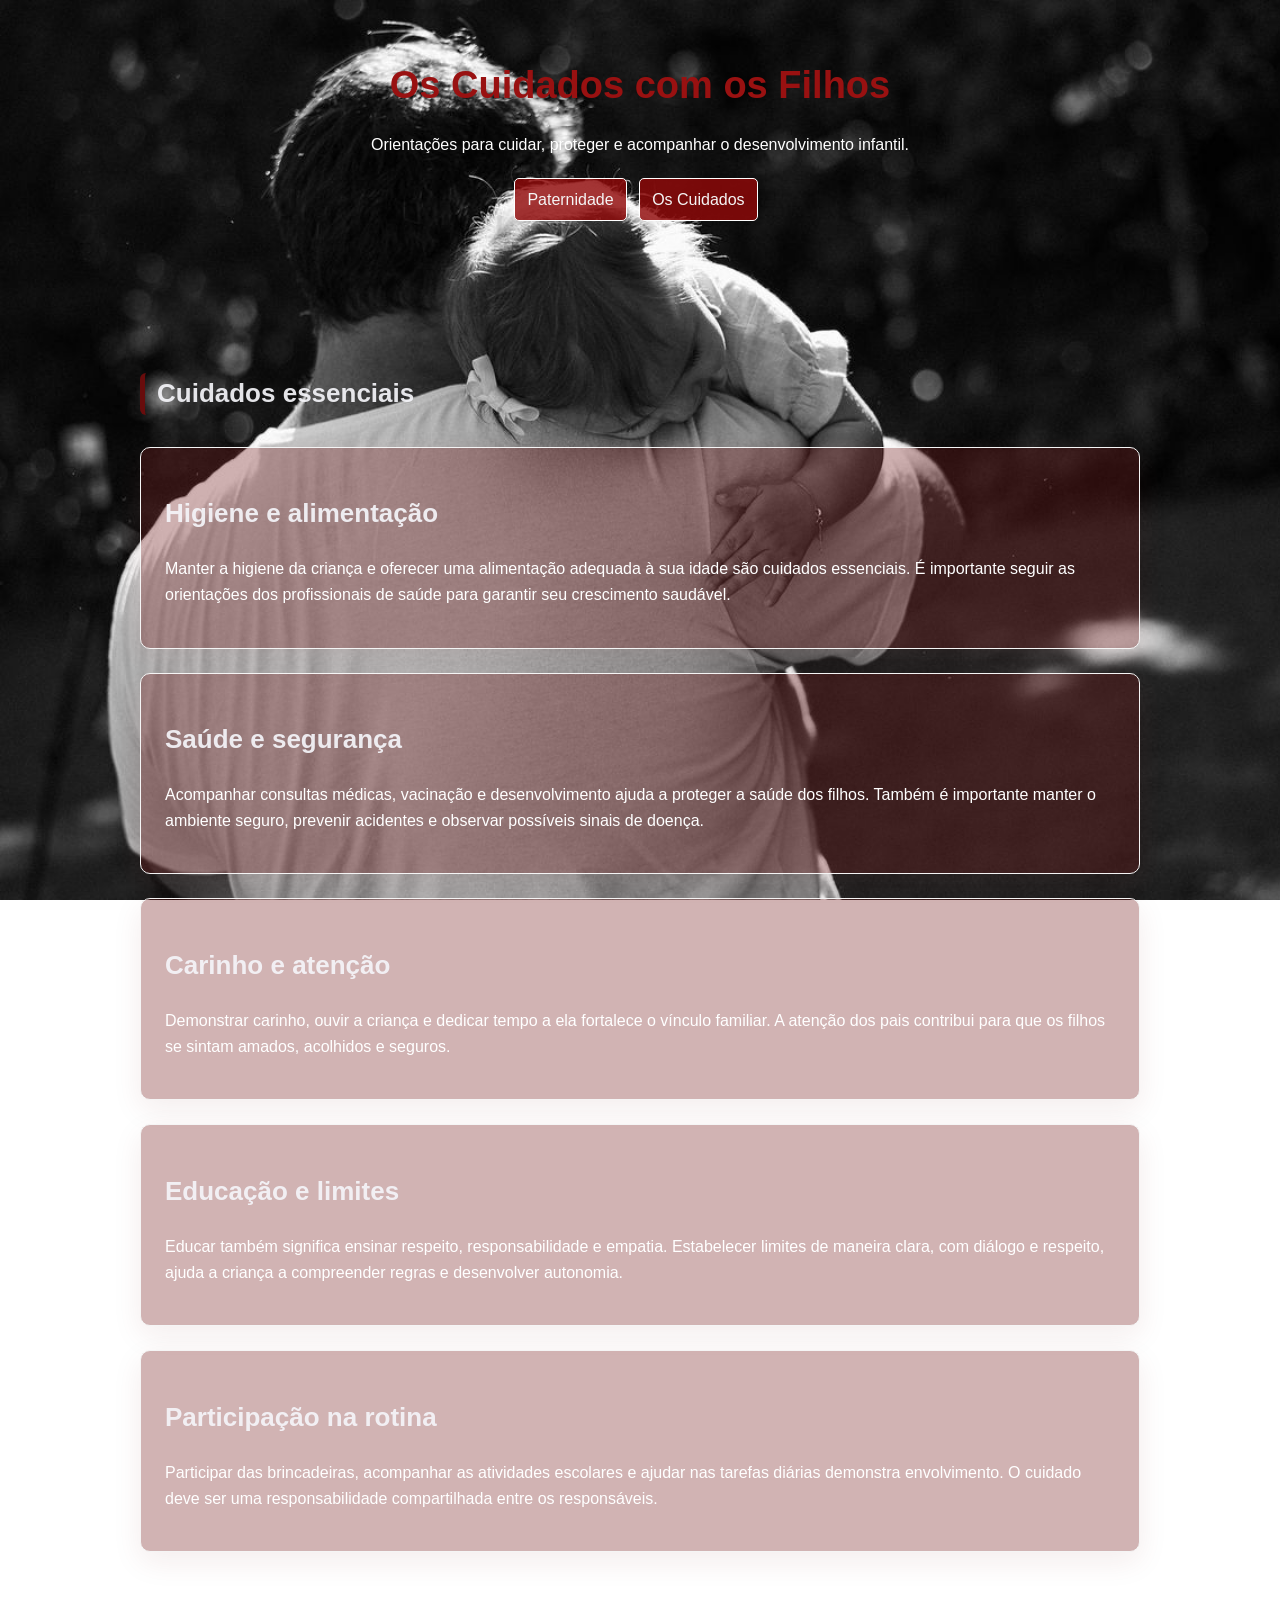
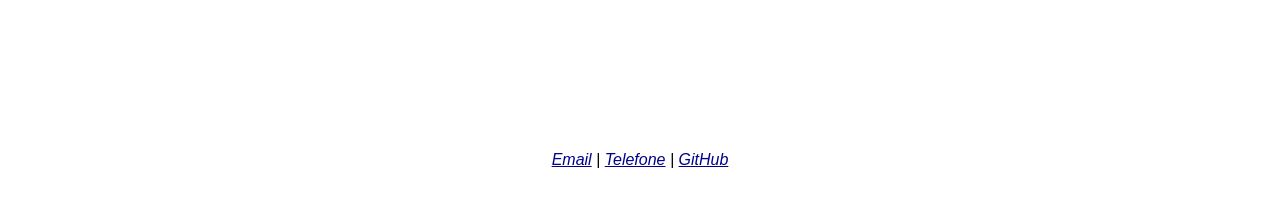
==== pages/Cuidados.html @ 30ec6e74 "Alterações nas paginas principais do projeto e á alterações ma estilização das paginas" ====
<!DOCTYPE html>
<html lang="pt-BR">

<head>
    <meta charset="UTF-8">
    <meta name="viewport" content="width=device-width, initial-scale=1.0">
    <title>Os Cuidados com os Filhos | Valentino</title>
    <link rel="stylesheet" href="../style.css">
</head>

<body class="fundo-cuidados">

    <header class="cabecalho-cuidados">
        <div class="container-cuidados">
            <h1 class="titulo-cabecalho">Os Cuidados com os Filhos</h1>

            <p class="subtitulo">
                Orientações para cuidar, proteger e acompanhar o desenvolvimento infantil.
            </p>

            <nav class="menu-principal">
                <ul class="menu-lista">
                    <li><a class="menu-link-cuidados" href="../index.html">Paternidade</a></li>
                    
                    <li><a class="menu-link-cuidados" href="Cuidados.html">Os Cuidados</a></li>
                </ul>
            </nav>
        </div>
    </header>

    <main>
        <section class="secao">
            <div class="container">

                <h2 class="titulo-secao-cuidados">Cuidados essenciais</h2>

                <div class="grade-cards-cuidados">

                    <article class="card-cuidados">
                        <h2>Higiene e alimentação</h2>
                        <p>
                            Manter a higiene da criança e oferecer uma alimentação
                            adequada à sua idade são cuidados essenciais.
                            É importante seguir as orientações dos profissionais
                            de saúde para garantir seu crescimento saudável.
                        </p>
                    </article>

                    <article class="card-cuidados">
                        <h2>Saúde e segurança</h2>
                        <p>
                            Acompanhar consultas médicas, vacinação e desenvolvimento
                            ajuda a proteger a saúde dos filhos. Também é importante
                            manter o ambiente seguro, prevenir acidentes e observar
                            possíveis sinais de doença.
                        </p>
                    </article>

                    <article class="card-cuidados">
                        <h2>Carinho e atenção</h2>
                        <p>
                            Demonstrar carinho, ouvir a criança e dedicar tempo
                            a ela fortalece o vínculo familiar. A atenção dos pais
                            contribui para que os filhos se sintam amados,
                            acolhidos e seguros.
                        </p>
                    </article>

                    <article class="card-cuidados">
                        <h2>Educação e limites</h2>
                        <p>
                            Educar também significa ensinar respeito,
                            responsabilidade e empatia. Estabelecer limites
                            de maneira clara, com diálogo e respeito, ajuda
                            a criança a compreender regras e desenvolver autonomia.
                        </p>
                    </article>

                    <article class="card-cuidados">
                        <h2>Participação na rotina</h2>
                        <p>
                            Participar das brincadeiras, acompanhar as atividades
                            escolares e ajudar nas tarefas diárias demonstra
                            envolvimento. O cuidado deve ser uma responsabilidade
                            compartilhada entre os responsáveis.
                        </p>
                    </article>

                </div>
            </div>
        </section>
    </main>

    <footer class="rodape">
        <div class="container">
            <p>&copy; 2026 Valentino Mattos</p>

            <address>
                <a href="mailto:mattosvalentino28@gmail.com">Email</a>
                <span> | </span>
                <a href="tel:+5515981215425">Telefone</a>
                <span> | </span>
                <a href="https://github.com/Valentino035Dev"
                    target="_blank" rel="noopener noreferrer">GitHub</a>
            </address>
        </div>
    </footer>

</body>
</html>
---- style.css ----
* {
    box-sizing: border-box;
    
}

body {
    margin: 0;
    background-image: url(./imagens/pai3.png);
    background-attachment: fixed;
    background-size:cover ;   
     font-family: Arial, Helvetica, sans-serif;
    font-size: 16px;
    line-height: 1.6;
}

.fundo-cuidados {
    background-image: url(./imagens/pai5.jpg);
    background-attachment: fixed;
    background-size:cover ;   
     font-family: Arial, Helvetica, sans-serif;
    font-size: 16px;
    line-height: 1.6;}

    .titulo-cabecalho {
        color: #991111;
        text-align: center;
    }


    .menu-link-cuidados {
        display: inline-block;

        padding: 8px 12px;
    
        background-color: rgba(145, 9, 9, 0.815);
        color: whitesmoke;

        border: 1px solid #fff;
        border-radius: 5px;

        text-decoration: none;
        
    }

    .cabecalho-cuidados {
        color: whitesmoke;

        padding: 30px 0;
    }

    .container-cuidados {
        width: 90%;
        max-width: 1000px;

        margin: auto;   
    }
    
    .card-cuidados {
       padding: 24px;
    background-color: rgba(117, 27, 27, 0.329);
    border: 1px solid whitesmoke;
    border-radius: 10px;
    box-shadow: 0 10px 30px rgba(112, 22, 22, 0.08);
}

    .grade-cards-cuidados{
        display: grid;
        gap: 24px;
    }

    .titulo-secao-cuidados {
        margin-bottom: 32px;
        padding-left: 12px;

        border-left: 5px solid #680c0c;
        border-radius: 6px;
    }



    p{
        color: #fff;
    }


    h2{
        color: rgba(244, 244, 248, 0.927);
    }
h3 {
    color: #000000;
}

h1 {
    color:rgba(5, 21, 245, 0.899);
    font-size: 38px;
    margin-bottom: 10px;
    text-align: center;
}

h2 {
    font-size: 26px;
}

h3 {
    font-size: 20px;
}

a {
    color: darkblue;
}

.container {
    width: 90%;
    max-width: 1000px;

    margin: auto;   
}

.cabecalho {
    
    color: whitesmoke;

    padding: 30px 0;
}

.tag {
    margin-bottom: 5px;
    color: whitesmoke;
    font-size: 13px;
    font-weight: bold;
    letter-spacing: 2px;
    text-align: center;
}

.subtitulo {
   
    text-align: center;
}

.menu-lista {
    margin: 20px 00;
    padding: 0;

    list-style: none;
    text-align: center;
}

.menu-lista li {
    display: inline-block;
    margin-right: 8px;
    margin-bottom: 8px;
    

}

.menu-link {
    display: inline-block;

    padding: 8px 12px;
   
    background-color: rgb(6, 17, 78);
    color: whitesmoke;

    border: 1px solid #fff;
    border-radius: 5px;

    text-decoration: none;
    
}

.secao {
    padding: 72px 0;
}


.titulo-secao {
    margin-bottom: 32px;
    padding-left: 12px;

    border-left: 5px solid #001487;
    border-radius: 6px;
}

.grade-cards{
    display: grid;
    gap: 24px;
}

.card {
    padding: 24px;
    background-color: rgba(32, 42, 96, 0.599);
    border: 1px solid whitesmoke;
    border-radius: 10px;
    box-shadow: 0 10px 30px rgba(20, 45, 70, 0.08);
}

.lista-tecnologias{
    
    display: inline-block;
    gap: 12px;
    list-style: none;
    padding: 0;
    margin: 0;
}

.lista-tecnologias li{
    padding: 10px 14px;
    background-color:#fff;
    display: inline-block;
    border: 1px solid #fff;
    border-radius: 999px;
}

.rodape{
    margin-top: 40px;
    padding: 25px;
    

    text-align: center;
}


.rodape address{
    font-style: italic;

}
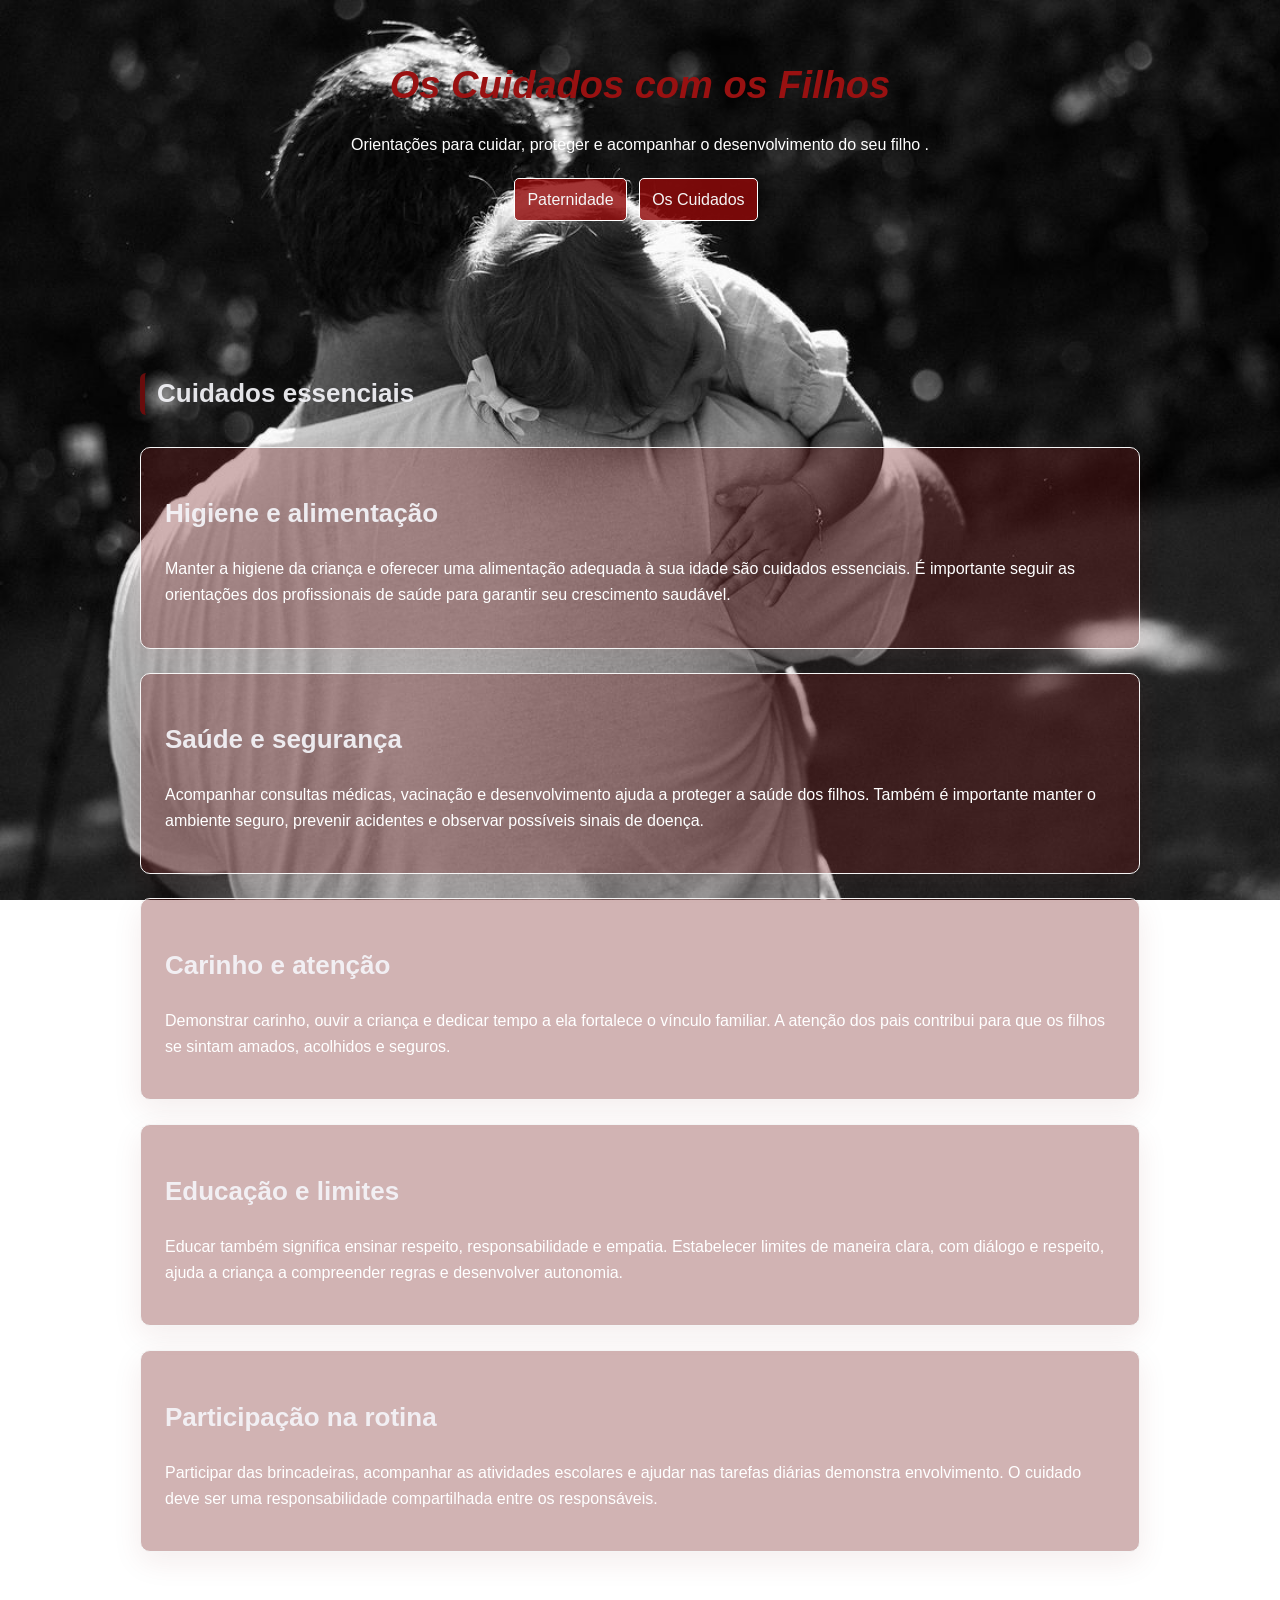
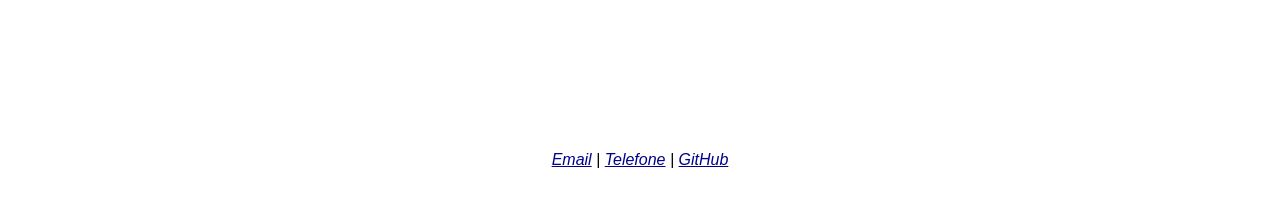
==== commit 80120b61: "Alteração no titulo de cada página" ====
--- a/pages/Cuidados.html
+++ b/pages/Cuidados.html
@@ -16,7 +16,7 @@
             <h1 class="titulo-cabecalho">Os Cuidados com os Filhos</h1>
 
             <p class="subtitulo">
-                Orientações para cuidar, proteger e acompanhar o desenvolvimento infantil.
+                Orientações para cuidar, proteger e acompanhar o desenvolvimento do seu filho   .
             </p>
 
             <nav class="menu-principal">
--- a/style.css
+++ b/style.css
@@ -25,6 +25,7 @@
     .titulo-cabecalho {
         color: #991111;
         text-align: center;
+        font-style: italic;
     }
 
 
@@ -96,6 +97,7 @@
     font-size: 38px;
     margin-bottom: 10px;
     text-align: center;
+    font-style: italic;
 }
 
 h2 {
